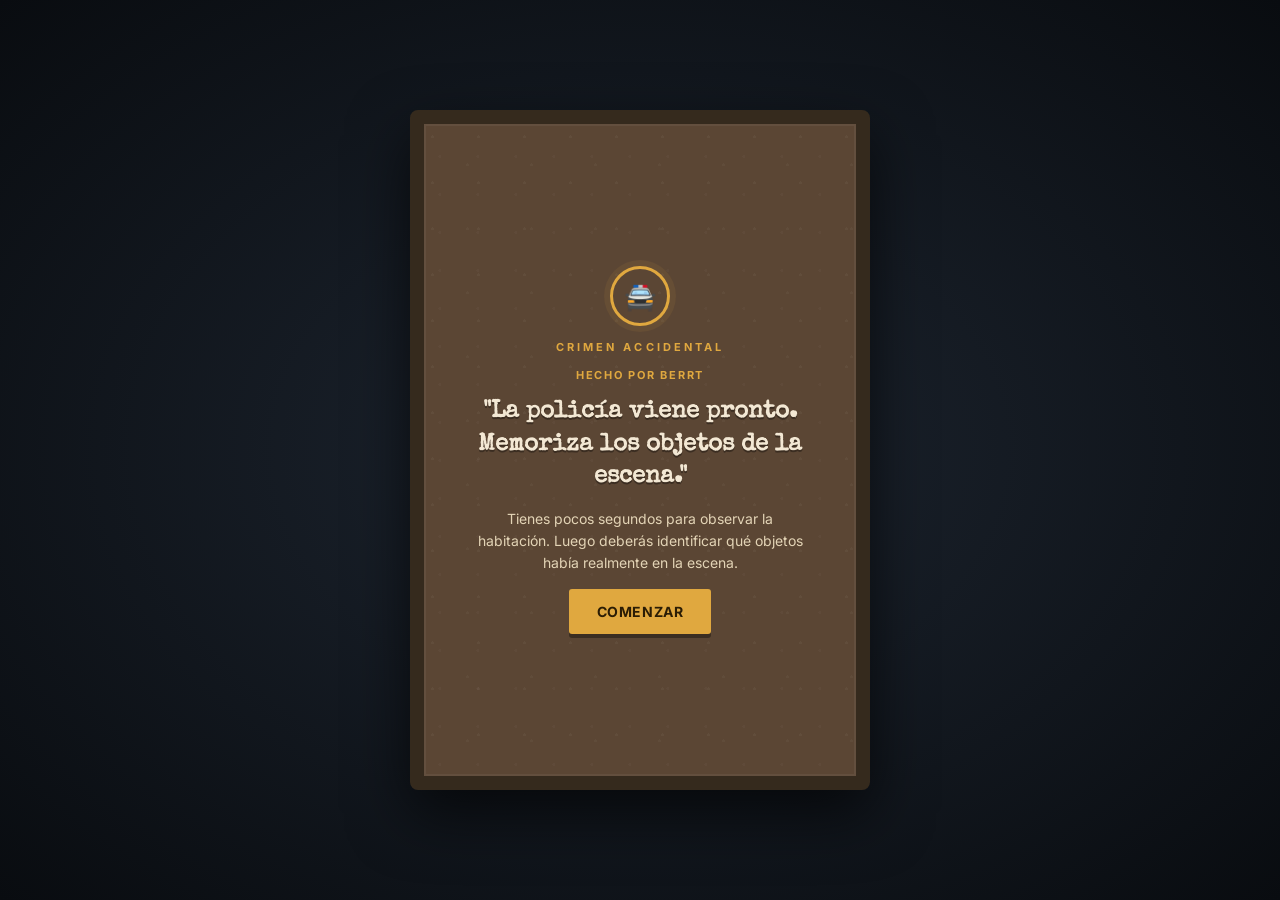
==== index.html @ 41443ab9 "Proyecto Crime V1.0 - dos niveles disponibles - sistema simple de interrogatorio" ====
<!DOCTYPE html>
<html lang="es">
<head>
<meta charset="UTF-8">
<meta name="viewport" content="width=device-width, initial-scale=1.0">
<title>Crimen Accidental</title>
<link rel="preconnect" href="https://fonts.googleapis.com">
<link href="https://fonts.googleapis.com/css2?family=Special+Elite&family=Inter:wght@400;600;700;800&display=swap" rel="stylesheet">
<style>
  :root{
    --board:#5b4634;
    --board-dark:#352a1d;
    --cream:#f3e8d4;
    --cream-dark:#e3d4b6;
    --ink:#2b2218;
    --accent:#e0a83f;
    --danger:#b8463a;
    --success:#5c8a62;
    --line:#7a6347;
  }
  *{ box-sizing:border-box; margin:0; padding:0; }
  html,body{ height:100%; }
  body{
    min-height:100vh;
    display:flex; align-items:center; justify-content:center;
    background: radial-gradient(ellipse at center, #1d2530 0%, #090c10 100%);
    font-family:'Inter', sans-serif;
    padding:24px;
    color:var(--ink);
  }

  /* ===== Frame ===== */
  .frame{
    position:relative;
    width:460px;
    max-width:100%;
    height:min(88vh, 680px);
    background: var(--board);
    border:14px solid var(--board-dark);
    border-radius:8px;
    box-shadow: 0 24px 60px rgba(0,0,0,.65), inset 0 0 0 2px rgba(255,255,255,.05);
    overflow:hidden;
    background-image:
      radial-gradient(circle at 18% 28%, rgba(255,255,255,.035) 1.5px, transparent 1.5px),
      radial-gradient(circle at 68% 64%, rgba(255,255,255,.03) 1.5px, transparent 1.5px),
      radial-gradient(circle at 42% 85%, rgba(255,255,255,.025) 1.5px, transparent 1.5px);
    background-size: 46px 46px, 64px 64px, 38px 38px;
  }

  /* ===== Screens ===== */
  .screen{
    position:absolute; inset:0;
    display:none;
    flex-direction:column;
    align-items:center; justify-content:center;
    padding:28px;
    text-align:center;
    gap:14px;
    overflow-y:auto;
  }
  .screen.active{ display:flex; animation: fadeIn .5s ease; }
  @keyframes fadeIn{ from{ opacity:0; transform:translateY(6px);} to{ opacity:1; transform:translateY(0);} }

  .eyebrow{
    font-family:'Inter', sans-serif;
    font-size:11px;
    letter-spacing:.28em;
    text-transform:uppercase;
    color:var(--accent);
    font-weight:700;
  }

  h1, h2, .typewriter{
    font-family:'Special Elite', monospace;
  }

  h1{
    color:var(--cream);
    font-size:24px;
    line-height:1.35;
    text-shadow: 0 2px 0 rgba(0,0,0,.35);
  }

  .lead{
    color:var(--cream-dark);
    font-size:14px;
    line-height:1.6;
    max-width:340px;
  }

  /* ===== Buttons ===== */
  .btn{
    font-family:'Inter', sans-serif;
    font-weight:700;
    font-size:14px;
    letter-spacing:.04em;
    text-transform:uppercase;
    padding:14px 28px;
    border:none;
    border-radius:3px;
    cursor:pointer;
    background:var(--accent);
    color:#2b1d05;
    box-shadow: 0 4px 0 rgba(0,0,0,.35);
    transition: transform .08s ease, box-shadow .08s ease, opacity .2s ease;
  }
  .btn:active{ transform: translateY(3px); box-shadow:0 1px 0 rgba(0,0,0,.35); }
  .btn:disabled{ opacity:.35; cursor:not-allowed; }
  .btn.secondary{
    background:transparent;
    color:var(--cream);
    border:2px solid var(--cream-dark);
    box-shadow:none;
  }
  .btn.secondary:active{ transform: translateY(2px); }
  .btn.danger{ background: var(--danger); color:var(--cream); }

  /* ===== Screen 1: intro ===== */
  .badge-icon{
    width:60px; height:60px;
    display:flex; align-items:center; justify-content:center;
    border:3px solid var(--accent);
    border-radius:50%;
    font-size:26px;
    color:var(--accent);
    box-shadow: 0 0 0 6px rgba(224,168,63,.08);
  }

  /* ===== Screen 2: memorize ===== */
  .timer{
    position:absolute;
    top:14px; right:14px;
    width:54px; height:54px;
    border-radius:50%;
    background: var(--cream);
    border:3px solid var(--board-dark);
    display:flex; align-items:center; justify-content:center;
    font-family:'Special Elite', monospace;
    font-size:22px;
    color:var(--ink);
    box-shadow: 0 4px 10px rgba(0,0,0,.4);
    z-index:5;
  }
  .timer::before{
    content:'';
    position:absolute;
    inset:6px;
    border-radius:50%;
    border:2px dashed var(--line);
    opacity:.5;
  }

  .scene-photo{
    position:relative;
    width:100%;
    max-width:380px;
    background: var(--cream);
    border-radius:2px;
    padding:12px 12px 28px 12px;
    transform: rotate(-1.2deg);
    box-shadow: 0 10px 24px rgba(0,0,0,.45);
  }
  .scene-photo::after{
    content:'ESCENA — NO TOCAR';
    position:absolute;
    bottom:8px; left:0; right:0;
    text-align:center;
    font-family:'Special Elite', monospace;
    font-size:11px;
    letter-spacing:.15em;
    color:var(--line);
  }
  .scene-photo img{
    display:block;
    width:100%;
    height:auto;
    border-radius:1px;
    box-shadow: inset 0 0 0 1px rgba(0,0,0,.08);
  }

  /* ===== Screen 3: selection ===== */
  .grid{
    display:grid;
    grid-template-columns: repeat(2, 1fr);
    gap:14px;
    width:100%;
    max-width:320px;
  }
  .card{
    position:relative;
    background:var(--cream);
    border-radius:3px;
    padding:14px 8px 16px;
    display:flex; flex-direction:column; align-items:center; gap:6px;
    cursor:pointer;
    border:3px solid transparent;
    box-shadow: 0 6px 14px rgba(0,0,0,.35);
    transition: transform .12s ease, border-color .12s ease;
    transform: rotate(var(--rot, 0deg));
  }
  .card:hover{ transform: rotate(var(--rot,0deg)) translateY(-3px); }
  .card.selected{
    border-color: var(--accent);
    box-shadow: 0 0 0 3px rgba(224,168,63,.35), 0 6px 14px rgba(0,0,0,.35);
  }
  .card .thumb{
    width:100%;
    height:84px;
    display:flex; align-items:center; justify-content:center;
  }
  .card .thumb img{
    max-width:100%;
    max-height:100%;
    object-fit:contain;
    filter: drop-shadow(0 4px 4px rgba(0,0,0,.25));
  }
  .card .label{
    font-family:'Special Elite', monospace;
    font-size:11px;
    letter-spacing:.06em;
    color:var(--line);
  }
  .card::before{
    content:'';
    position:absolute; top:-6px; left:50%; transform:translateX(-50%);
    width:10px; height:10px; border-radius:50%;
    background: var(--danger);
    box-shadow: 0 1px 2px rgba(0,0,0,.4);
  }

  .selection-status{
    color:var(--cream-dark);
    font-size:13px;
    letter-spacing:.04em;
  }

  /* ===== Screen 4: result / dialogue ===== */
  .stamp{
    font-family:'Special Elite', monospace;
    font-size:26px;
    font-weight:700;
    letter-spacing:.12em;
    padding:10px 22px;
    border:4px solid currentColor;
    border-radius:4px;
    transform: rotate(-6deg);
    text-transform:uppercase;
  }
  .stamp.ok{ color:var(--success); }
  .stamp.bad{ color:var(--danger); }

  .report{
    background: var(--cream);
    color:var(--ink);
    border-radius:2px;
    padding:18px;
    width:100%;
    max-width:340px;
    text-align:left;
    box-shadow: 0 8px 20px rgba(0,0,0,.4);
  }
  .report .who{
    font-family:'Inter', sans-serif;
    font-size:11px;
    letter-spacing:.18em;
    text-transform:uppercase;
    color:var(--line);
    margin-bottom:8px;
  }
  .report p{
    font-family:'Special Elite', monospace;
    font-size:15px;
    line-height:1.65;
  }
</style>
</head>
<body>
  <div class="frame">

    <!-- SCREEN 1: INTRO -->
    <section id="screen-intro" class="screen active">
      <div class="badge-icon">🚔</div>
      <span class="eyebrow">Crimen Accidental</span>
      <span class="eyebrow" style="letter-spacing:.16em;">Hecho por BERRT</span>
      <h1>"La policía viene pronto. Memoriza los objetos de la escena."</h1>
      <p class="lead">Tienes pocos segundos para observar la habitación. Luego deberás identificar qué objetos había realmente en la escena.</p>
      <button class="btn" id="btn-start">Comenzar</button>
    </section>

    <!-- SCREEN 2: MEMORIZE -->
    <section id="screen-memorize" class="screen">
      <div class="timer" id="timer">5</div>
      <span class="eyebrow">Memoriza la escena</span>
      <div class="scene-photo">
        <img src="[data-uri]" alt="Escena del crimen">
      </div>
      <p class="lead" style="font-size:13px;">Observa bien. La imagen desaparecerá cuando el contador llegue a cero.</p>
    </section>

    <!-- SCREEN 3: SELECTION -->
    <section id="screen-selection" class="screen">
      <span class="eyebrow">Interrogatorio</span>
      <h1 style="font-size:20px;">¿Qué dos objetos había en la escena?</h1>
      <div class="grid" id="grid"></div>
      <p class="selection-status" id="selection-status">Selecciona 2 objetos</p>
      <button class="btn" id="btn-confirm" disabled>Confirmar</button>
    </section>

    <!-- SCREEN 4: RESULT -->
    <section id="screen-result" class="screen">
      <div class="stamp" id="stamp">INOCENTE</div>
      <div class="report">
        <div class="who">Agente al mando</div>
        <p id="result-text"></p>
      </div>
      <button class="btn" id="btn-continue">Continuar</button>
      <button class="btn danger" id="btn-restart" style="display:none;">Volver a empezar</button>
    </section>

    <!-- SCREEN 5: NEXT SCENE -->
    <section id="screen-next" class="screen">
      <div class="badge-icon">🔒</div>
      <span class="eyebrow">Capítulo 2</span>
      <h1>El interrogatorio continúa...</h1>
      <p class="lead">Por ahora puedes quedarte tranquilo. La casa permanece bajo vigilancia mientras la policía revisa el resto de las declaraciones.</p>
      <button class="btn secondary" id="btn-replay">Jugar de nuevo</button>
    </section>

  </div>

<script>
  // ---------- Data ----------
  // Objetos que SÍ estaban en la escena
  const SCENE_ITEMS = [
    { id:'libro',   img:'[data-uri]',   name:'Libro morado' },
    { id:'lampara', img:'[data-uri]', name:'Lámpara azul' },
  ];

  // Objetos que NO estaban en la escena (señuelos)
  const DECOY_ITEMS = [
    { id:'almohada', img:'[data-uri]', name:'Almohada morada' },
    { id:'toalla',   img:'[data-uri]',   name:'Toalla rosa' },
    { id:'martini',  img:'[data-uri]',  name:'Copa de Martini' },
    { id:'telefono', img:'[data-uri]', name:'Teléfono roto' },
  ];

  const DIALOGUE_OK  = '"Veo que todo está en orden, eres inocente por ahora. No salgas de la casa hasta que termine el interrogatorio."';
  const DIALOGUE_BAD = '"Algo no cuadra, ahora eres sospechoso. Todos en esta casa vendrán conmigo a la estación."';

  // ---------- Elements ----------
  const screens = {
    intro: document.getElementById('screen-intro'),
    memorize: document.getElementById('screen-memorize'),
    selection: document.getElementById('screen-selection'),
    result: document.getElementById('screen-result'),
    next: document.getElementById('screen-next'),
  };
  const timerEl = document.getElementById('timer');
  const grid = document.getElementById('grid');
  const selectionStatus = document.getElementById('selection-status');
  const btnConfirm = document.getElementById('btn-confirm');
  const stampEl = document.getElementById('stamp');
  const resultText = document.getElementById('result-text');
  const btnContinue = document.getElementById('btn-continue');
  const btnRestart = document.getElementById('btn-restart');

  const correctIds = SCENE_ITEMS.map(i => i.id);
  let selected = [];
  let countdownInterval = null;

  function showScreen(name){
    Object.values(screens).forEach(s => s.classList.remove('active'));
    screens[name].classList.add('active');
  }

  function shuffle(arr){
    const a = [...arr];
    for(let i = a.length - 1; i > 0; i--){
      const j = Math.floor(Math.random() * (i+1));
      [a[i], a[j]] = [a[j], a[i]];
    }
    return a;
  }

  // ---------- Countdown ----------
  function startCountdown(){
    let count = 5;
    timerEl.textContent = count;
    clearInterval(countdownInterval);
    countdownInterval = setInterval(() => {
      count--;
      if(count <= 0){
        clearInterval(countdownInterval);
        setupSelection();
        showScreen('selection');
      } else {
        timerEl.textContent = count;
      }
    }, 1000);
  }

  // ---------- Setup selection ----------
  function setupSelection(){
    selected = [];
    btnConfirm.disabled = true;
    selectionStatus.textContent = 'Selecciona 2 objetos';

    // los 2 objetos reales + 2 señuelos al azar
    const fake = shuffle(DECOY_ITEMS).slice(0, 2);
    const options = shuffle([...SCENE_ITEMS, ...fake]);

    grid.innerHTML = '';
    options.forEach((item, idx) => {
      const card = document.createElement('div');
      card.className = 'card';
      card.dataset.id = item.id;
      card.style.setProperty('--rot', `${(idx % 2 === 0 ? -2 : 2)}deg`);
      card.innerHTML = `
        <div class="thumb"><img src="${item.img}" alt="${item.name}"></div>
        <span class="label">${item.name}</span>
      `;
      card.addEventListener('click', () => toggleCard(card, item.id));
      grid.appendChild(card);
    });
  }

  function toggleCard(card, id){
    const isSelected = selected.includes(id);
    if(isSelected){
      selected = selected.filter(s => s !== id);
      card.classList.remove('selected');
    } else {
      if(selected.length >= 2) return;
      selected.push(id);
      card.classList.add('selected');
    }
    selectionStatus.textContent = selected.length === 2
      ? 'Listo para confirmar'
      : `Selecciona ${2 - selected.length} más`;
    btnConfirm.disabled = selected.length !== 2;
  }

  // ---------- Evaluate ----------
  function evaluate(){
    // si elige al menos un objeto erróneo (que no estaba en la escena) -> sospechoso
    const hasWrong = selected.some(id => !correctIds.includes(id));
    const correct = !hasWrong;

    if(correct){
      stampEl.textContent = 'INOCENTE';
      stampEl.className = 'stamp ok';
      resultText.textContent = DIALOGUE_OK;
      btnContinue.style.display = 'inline-block';
      btnRestart.style.display = 'none';
    } else {
      stampEl.textContent = 'SOSPECHOSO';
      stampEl.className = 'stamp bad';
      resultText.textContent = DIALOGUE_BAD;
      btnContinue.style.display = 'none';
      btnRestart.style.display = 'inline-block';
    }
    showScreen('result');
  }

  // ---------- Reset ----------
  function resetGame(){
    selected = [];
    showScreen('intro');
  }

  // ---------- Events ----------
  document.getElementById('btn-start').addEventListener('click', () => {
    showScreen('memorize');
    startCountdown();
  });

  btnConfirm.addEventListener('click', evaluate);

  btnContinue.addEventListener('click', () => showScreen('next'));

  btnRestart.addEventListener('click', resetGame);

  document.getElementById('btn-replay').addEventListener('click', resetGame);
</script>
</body>
</html>
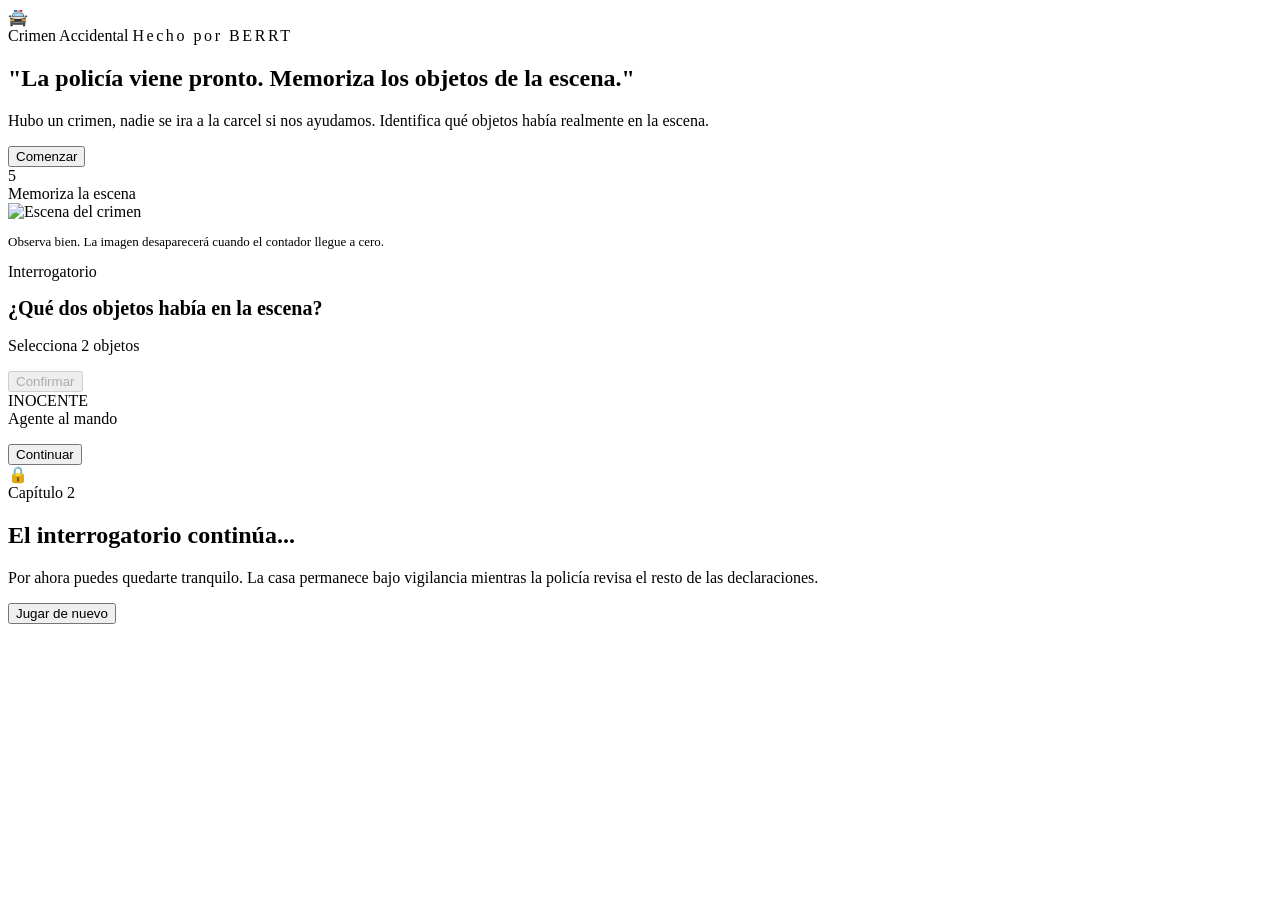
==== commit 03e3789d: "Proyecto_Crimen_V1.1" ====
--- a/index.html
+++ b/index.html
@@ -4,300 +4,32 @@
 <meta charset="UTF-8">
 <meta name="viewport" content="width=device-width, initial-scale=1.0">
 <title>Crimen Accidental</title>
-<link rel="preconnect" href="https://fonts.googleapis.com">
 <link href="https://fonts.googleapis.com/css2?family=Special+Elite&family=Inter:wght@400;600;700;800&display=swap" rel="stylesheet">
-<style>
-  :root{
-    --board:#5b4634;
-    --board-dark:#352a1d;
-    --cream:#f3e8d4;
-    --cream-dark:#e3d4b6;
-    --ink:#2b2218;
-    --accent:#e0a83f;
-    --danger:#b8463a;
-    --success:#5c8a62;
-    --line:#7a6347;
-  }
-  *{ box-sizing:border-box; margin:0; padding:0; }
-  html,body{ height:100%; }
-  body{
-    min-height:100vh;
-    display:flex; align-items:center; justify-content:center;
-    background: radial-gradient(ellipse at center, #1d2530 0%, #090c10 100%);
-    font-family:'Inter', sans-serif;
-    padding:24px;
-    color:var(--ink);
-  }
-
-  /* ===== Frame ===== */
-  .frame{
-    position:relative;
-    width:460px;
-    max-width:100%;
-    height:min(88vh, 680px);
-    background: var(--board);
-    border:14px solid var(--board-dark);
-    border-radius:8px;
-    box-shadow: 0 24px 60px rgba(0,0,0,.65), inset 0 0 0 2px rgba(255,255,255,.05);
-    overflow:hidden;
-    background-image:
-      radial-gradient(circle at 18% 28%, rgba(255,255,255,.035) 1.5px, transparent 1.5px),
-      radial-gradient(circle at 68% 64%, rgba(255,255,255,.03) 1.5px, transparent 1.5px),
-      radial-gradient(circle at 42% 85%, rgba(255,255,255,.025) 1.5px, transparent 1.5px);
-    background-size: 46px 46px, 64px 64px, 38px 38px;
-  }
-
-  /* ===== Screens ===== */
-  .screen{
-    position:absolute; inset:0;
-    display:none;
-    flex-direction:column;
-    align-items:center; justify-content:center;
-    padding:28px;
-    text-align:center;
-    gap:14px;
-    overflow-y:auto;
-  }
-  .screen.active{ display:flex; animation: fadeIn .5s ease; }
-  @keyframes fadeIn{ from{ opacity:0; transform:translateY(6px);} to{ opacity:1; transform:translateY(0);} }
-
-  .eyebrow{
-    font-family:'Inter', sans-serif;
-    font-size:11px;
-    letter-spacing:.28em;
-    text-transform:uppercase;
-    color:var(--accent);
-    font-weight:700;
-  }
-
-  h1, h2, .typewriter{
-    font-family:'Special Elite', monospace;
-  }
-
-  h1{
-    color:var(--cream);
-    font-size:24px;
-    line-height:1.35;
-    text-shadow: 0 2px 0 rgba(0,0,0,.35);
-  }
-
-  .lead{
-    color:var(--cream-dark);
-    font-size:14px;
-    line-height:1.6;
-    max-width:340px;
-  }
-
-  /* ===== Buttons ===== */
-  .btn{
-    font-family:'Inter', sans-serif;
-    font-weight:700;
-    font-size:14px;
-    letter-spacing:.04em;
-    text-transform:uppercase;
-    padding:14px 28px;
-    border:none;
-    border-radius:3px;
-    cursor:pointer;
-    background:var(--accent);
-    color:#2b1d05;
-    box-shadow: 0 4px 0 rgba(0,0,0,.35);
-    transition: transform .08s ease, box-shadow .08s ease, opacity .2s ease;
-  }
-  .btn:active{ transform: translateY(3px); box-shadow:0 1px 0 rgba(0,0,0,.35); }
-  .btn:disabled{ opacity:.35; cursor:not-allowed; }
-  .btn.secondary{
-    background:transparent;
-    color:var(--cream);
-    border:2px solid var(--cream-dark);
-    box-shadow:none;
-  }
-  .btn.secondary:active{ transform: translateY(2px); }
-  .btn.danger{ background: var(--danger); color:var(--cream); }
-
-  /* ===== Screen 1: intro ===== */
-  .badge-icon{
-    width:60px; height:60px;
-    display:flex; align-items:center; justify-content:center;
-    border:3px solid var(--accent);
-    border-radius:50%;
-    font-size:26px;
-    color:var(--accent);
-    box-shadow: 0 0 0 6px rgba(224,168,63,.08);
-  }
-
-  /* ===== Screen 2: memorize ===== */
-  .timer{
-    position:absolute;
-    top:14px; right:14px;
-    width:54px; height:54px;
-    border-radius:50%;
-    background: var(--cream);
-    border:3px solid var(--board-dark);
-    display:flex; align-items:center; justify-content:center;
-    font-family:'Special Elite', monospace;
-    font-size:22px;
-    color:var(--ink);
-    box-shadow: 0 4px 10px rgba(0,0,0,.4);
-    z-index:5;
-  }
-  .timer::before{
-    content:'';
-    position:absolute;
-    inset:6px;
-    border-radius:50%;
-    border:2px dashed var(--line);
-    opacity:.5;
-  }
-
-  .scene-photo{
-    position:relative;
-    width:100%;
-    max-width:380px;
-    background: var(--cream);
-    border-radius:2px;
-    padding:12px 12px 28px 12px;
-    transform: rotate(-1.2deg);
-    box-shadow: 0 10px 24px rgba(0,0,0,.45);
-  }
-  .scene-photo::after{
-    content:'ESCENA — NO TOCAR';
-    position:absolute;
-    bottom:8px; left:0; right:0;
-    text-align:center;
-    font-family:'Special Elite', monospace;
-    font-size:11px;
-    letter-spacing:.15em;
-    color:var(--line);
-  }
-  .scene-photo img{
-    display:block;
-    width:100%;
-    height:auto;
-    border-radius:1px;
-    box-shadow: inset 0 0 0 1px rgba(0,0,0,.08);
-  }
-
-  /* ===== Screen 3: selection ===== */
-  .grid{
-    display:grid;
-    grid-template-columns: repeat(2, 1fr);
-    gap:14px;
-    width:100%;
-    max-width:320px;
-  }
-  .card{
-    position:relative;
-    background:var(--cream);
-    border-radius:3px;
-    padding:14px 8px 16px;
-    display:flex; flex-direction:column; align-items:center; gap:6px;
-    cursor:pointer;
-    border:3px solid transparent;
-    box-shadow: 0 6px 14px rgba(0,0,0,.35);
-    transition: transform .12s ease, border-color .12s ease;
-    transform: rotate(var(--rot, 0deg));
-  }
-  .card:hover{ transform: rotate(var(--rot,0deg)) translateY(-3px); }
-  .card.selected{
-    border-color: var(--accent);
-    box-shadow: 0 0 0 3px rgba(224,168,63,.35), 0 6px 14px rgba(0,0,0,.35);
-  }
-  .card .thumb{
-    width:100%;
-    height:84px;
-    display:flex; align-items:center; justify-content:center;
-  }
-  .card .thumb img{
-    max-width:100%;
-    max-height:100%;
-    object-fit:contain;
-    filter: drop-shadow(0 4px 4px rgba(0,0,0,.25));
-  }
-  .card .label{
-    font-family:'Special Elite', monospace;
-    font-size:11px;
-    letter-spacing:.06em;
-    color:var(--line);
-  }
-  .card::before{
-    content:'';
-    position:absolute; top:-6px; left:50%; transform:translateX(-50%);
-    width:10px; height:10px; border-radius:50%;
-    background: var(--danger);
-    box-shadow: 0 1px 2px rgba(0,0,0,.4);
-  }
-
-  .selection-status{
-    color:var(--cream-dark);
-    font-size:13px;
-    letter-spacing:.04em;
-  }
-
-  /* ===== Screen 4: result / dialogue ===== */
-  .stamp{
-    font-family:'Special Elite', monospace;
-    font-size:26px;
-    font-weight:700;
-    letter-spacing:.12em;
-    padding:10px 22px;
-    border:4px solid currentColor;
-    border-radius:4px;
-    transform: rotate(-6deg);
-    text-transform:uppercase;
-  }
-  .stamp.ok{ color:var(--success); }
-  .stamp.bad{ color:var(--danger); }
-
-  .report{
-    background: var(--cream);
-    color:var(--ink);
-    border-radius:2px;
-    padding:18px;
-    width:100%;
-    max-width:340px;
-    text-align:left;
-    box-shadow: 0 8px 20px rgba(0,0,0,.4);
-  }
-  .report .who{
-    font-family:'Inter', sans-serif;
-    font-size:11px;
-    letter-spacing:.18em;
-    text-transform:uppercase;
-    color:var(--line);
-    margin-bottom:8px;
-  }
-  .report p{
-    font-family:'Special Elite', monospace;
-    font-size:15px;
-    line-height:1.65;
-  }
-</style>
+<link rel="stylesheet" href="/ProyectoCrimen/css/style.css">
 </head>
 <body>
   <div class="frame">
-
-    <!-- SCREEN 1: INTRO -->
+    <! intro >
     <section id="screen-intro" class="screen active">
       <div class="badge-icon">🚔</div>
       <span class="eyebrow">Crimen Accidental</span>
       <span class="eyebrow" style="letter-spacing:.16em;">Hecho por BERRT</span>
       <h1>"La policía viene pronto. Memoriza los objetos de la escena."</h1>
-      <p class="lead">Tienes pocos segundos para observar la habitación. Luego deberás identificar qué objetos había realmente en la escena.</p>
+      <p class="lead">Hubo un crimen, nadie se ira a la carcel si nos ayudamos. Identifica qué objetos había realmente en la escena.</p>
       <button class="btn" id="btn-start">Comenzar</button>
     </section>
 
-    <!-- SCREEN 2: MEMORIZE -->
+    <! memorizar >
     <section id="screen-memorize" class="screen">
       <div class="timer" id="timer">5</div>
       <span class="eyebrow">Memoriza la escena</span>
       <div class="scene-photo">
-        <img src="[data-uri]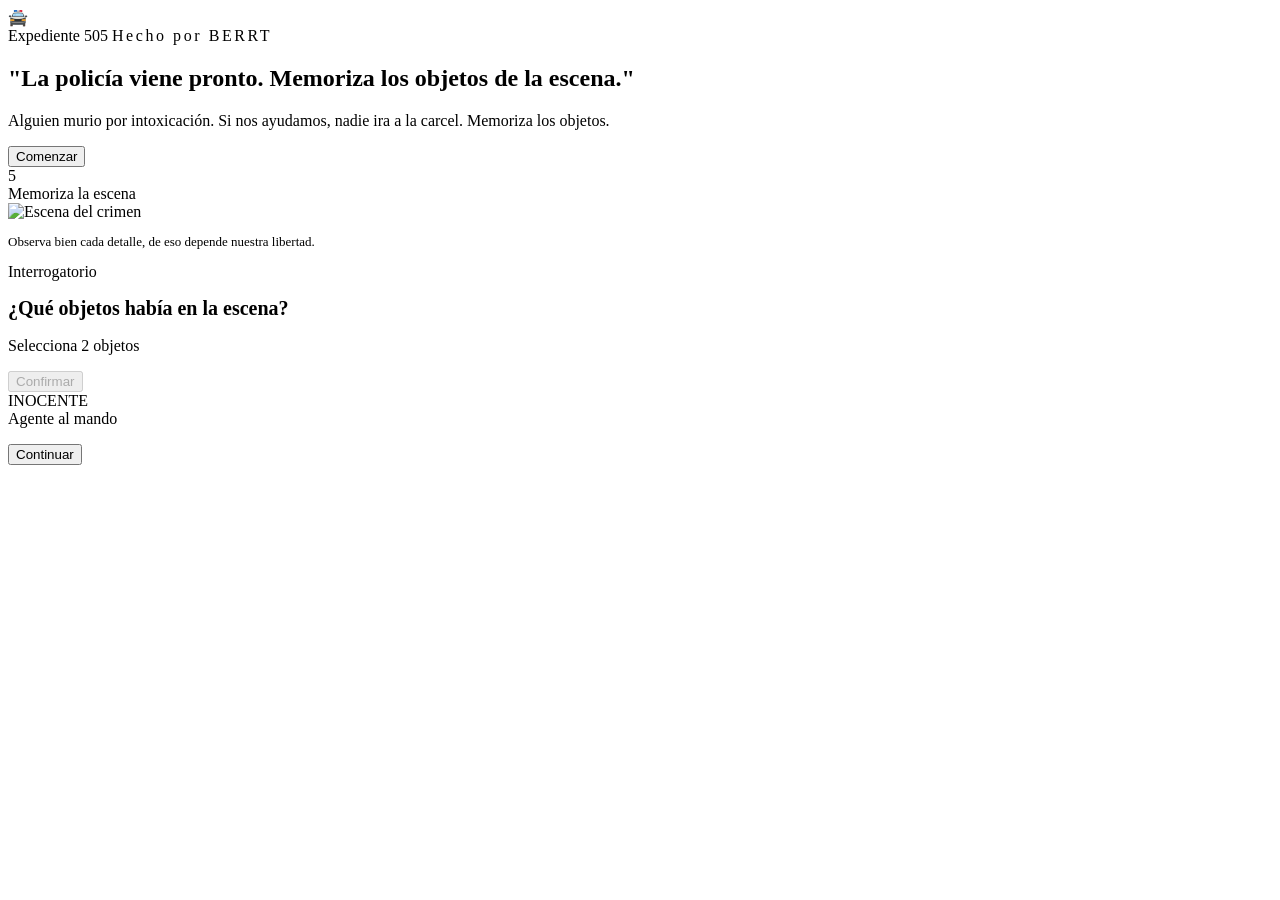
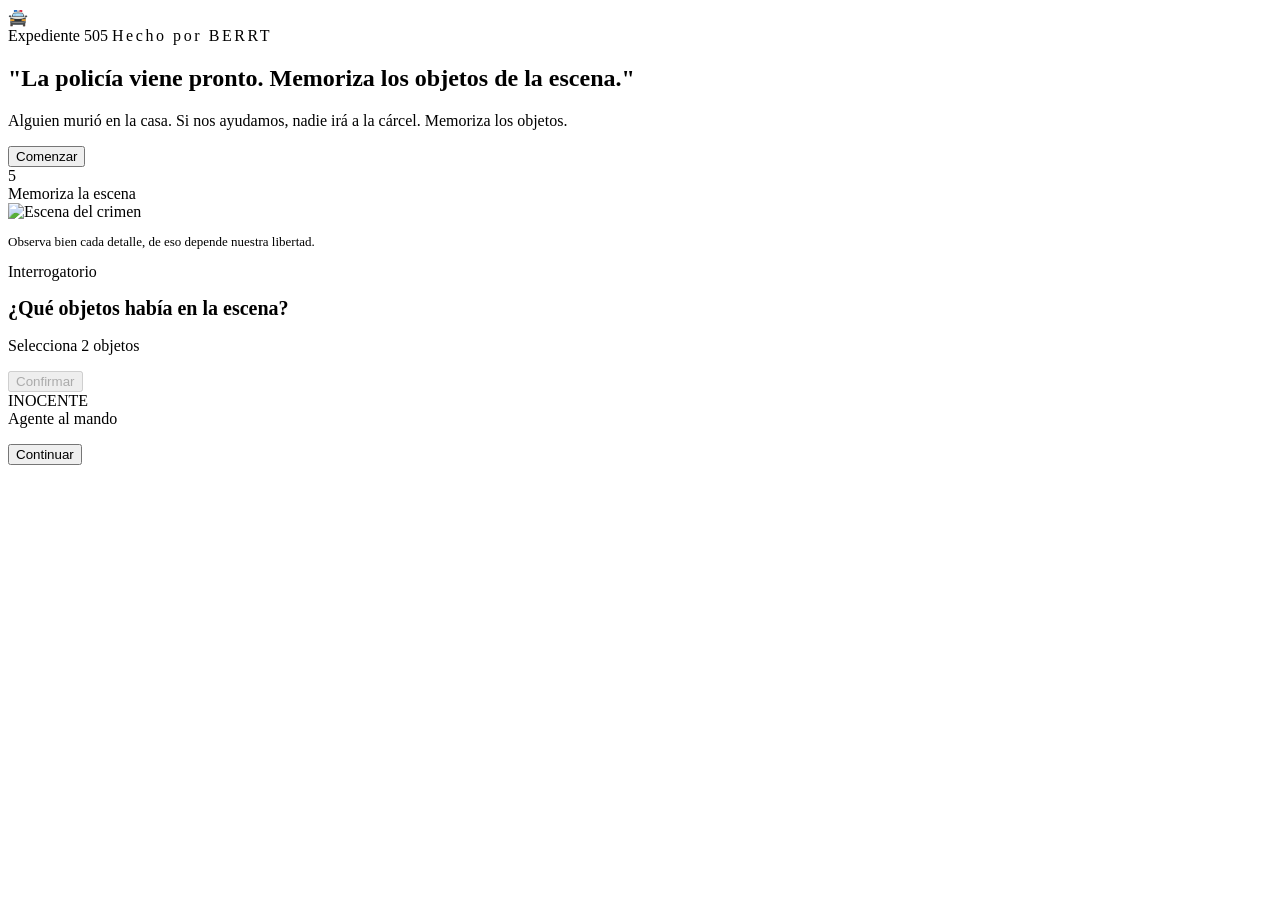
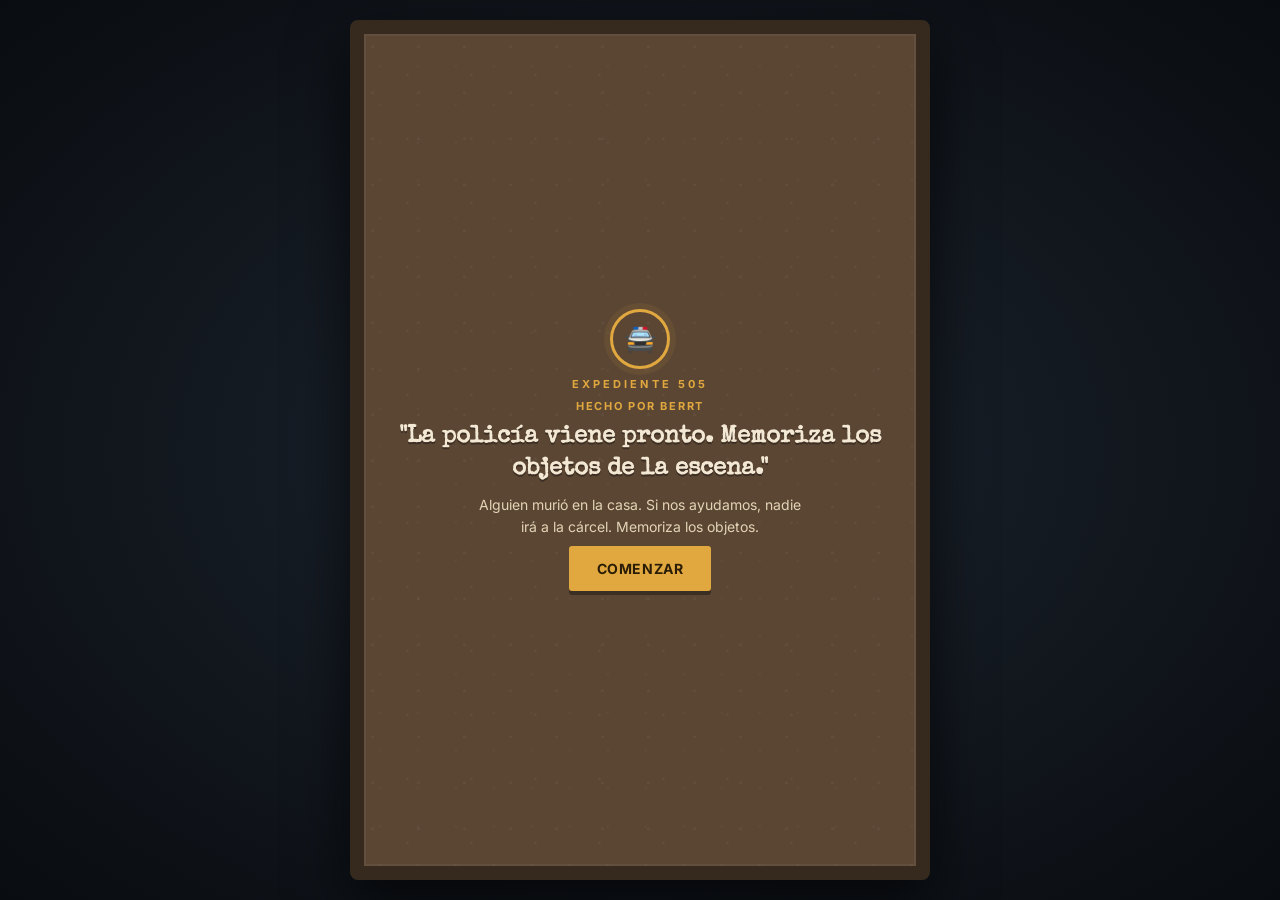
